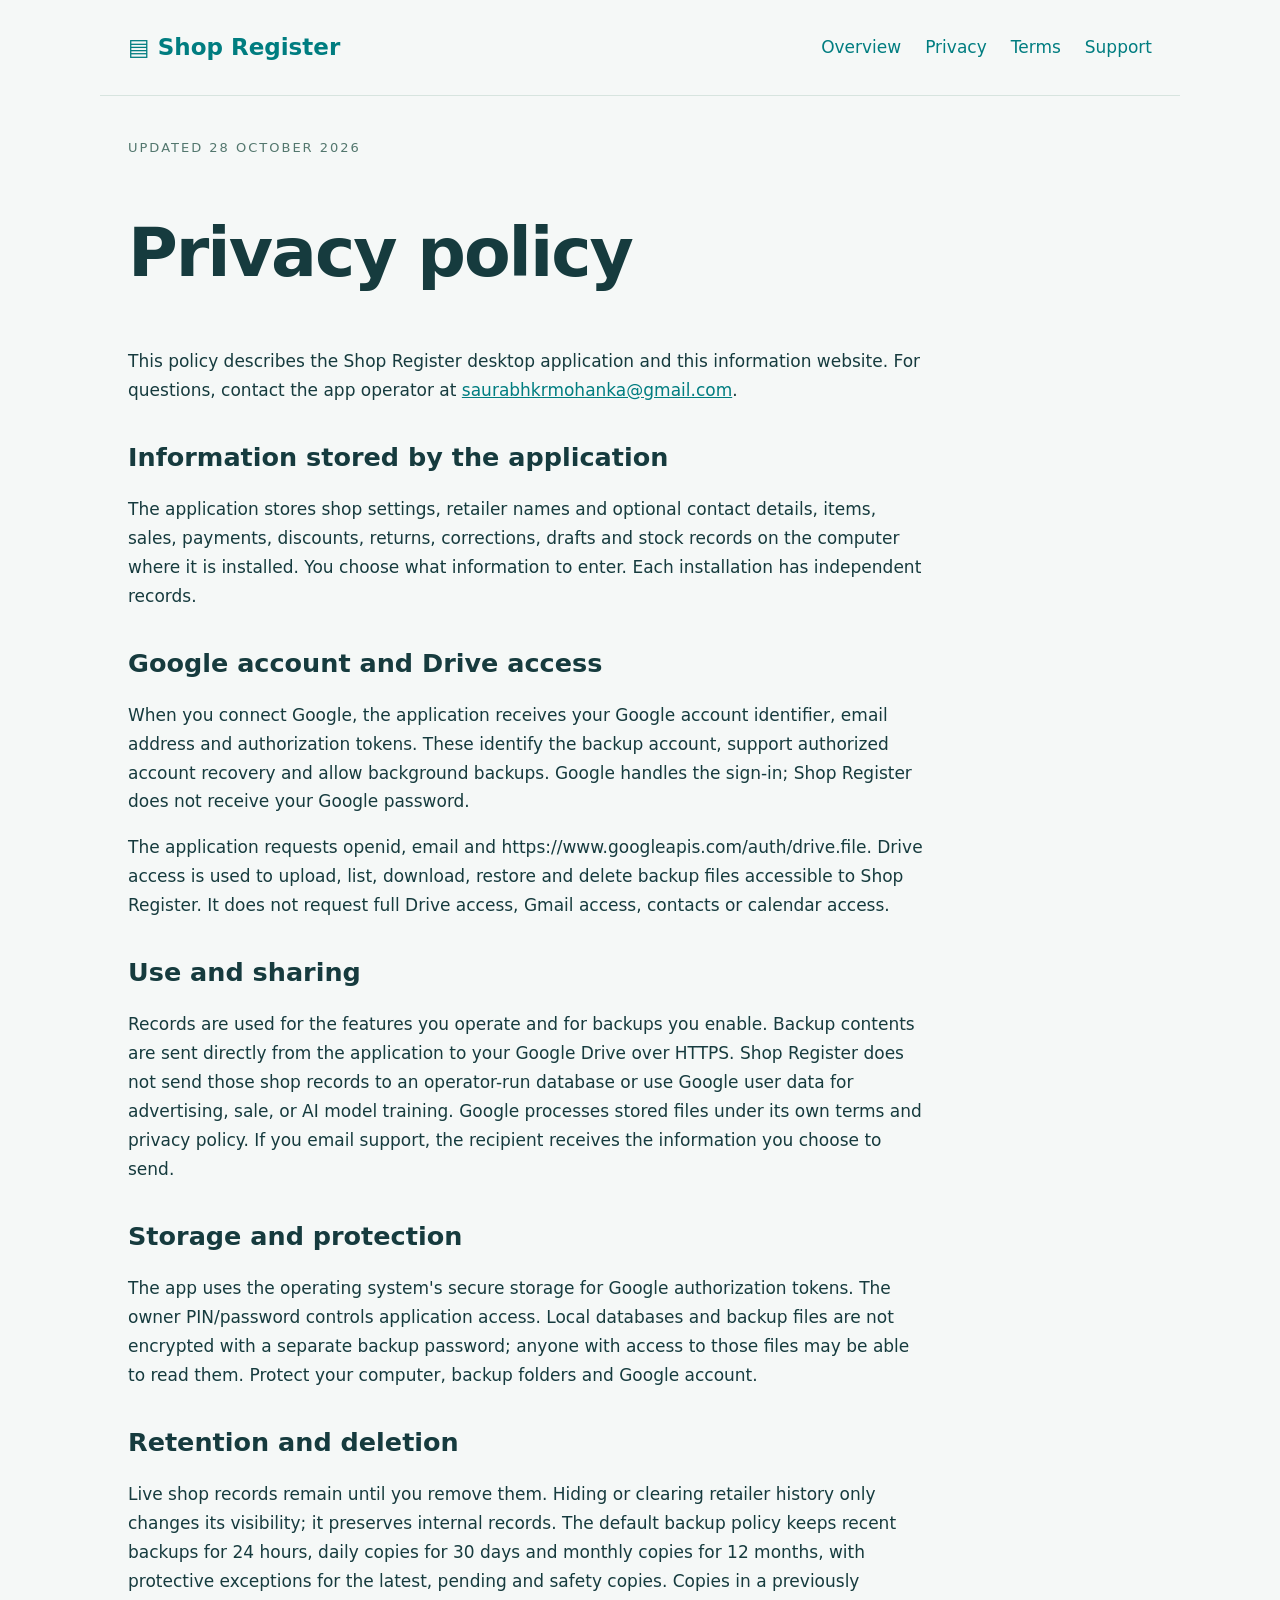
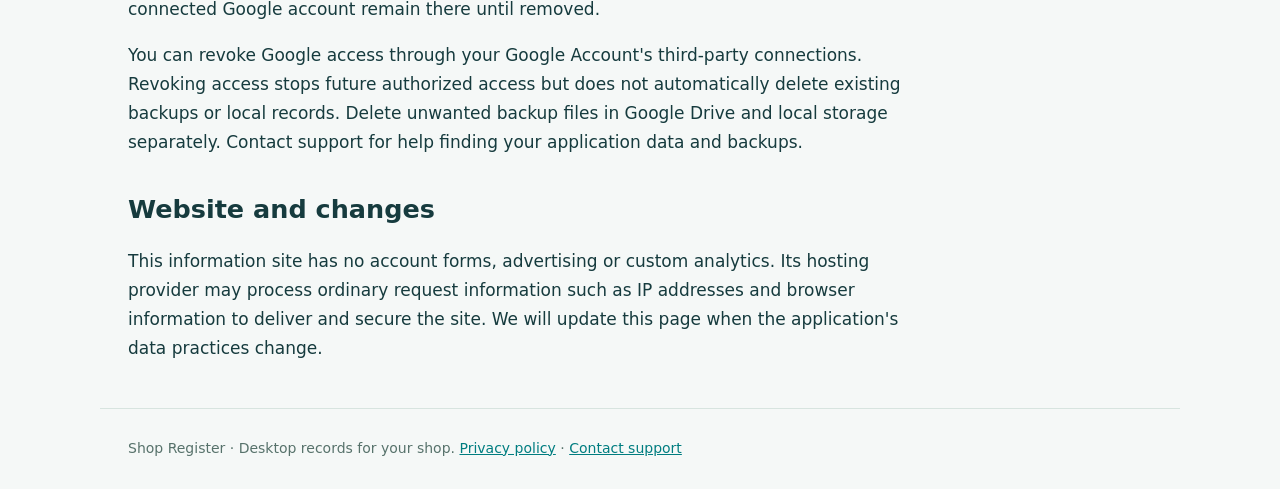
==== privacy.html @ 36fdf0dc "Add files via upload" ====
<!doctype html><html lang="en"><meta charset="utf-8"><meta name="viewport" content="width=device-width, initial-scale=1"><title>Privacy policy | Shop Register</title><meta name="description" content="Shop Register desktop app information, privacy and support."><link rel="stylesheet" href="./style.css"><header><a class="brand" href="./index.html">▤ Shop Register</a><nav aria-label="Main navigation"><a href="./index.html">Overview</a><a href="./privacy.html">Privacy</a><a href="./terms.html">Terms</a><a href="./support.html">Support</a></nav></header><main><article class="policy"><p class="eyebrow">Updated 28 October 2026</p><h1>Privacy policy</h1><p>This policy describes the Shop Register desktop application and this information website. For questions, contact the app operator at <a href="mailto:saurabhkrmohanka@gmail.com">saurabhkrmohanka@gmail.com</a>.</p><h2>Information stored by the application</h2><p>The application stores shop settings, retailer names and optional contact details, items, sales, payments, discounts, returns, corrections, drafts and stock records on the computer where it is installed. You choose what information to enter. Each installation has independent records.</p><h2>Google account and Drive access</h2><p>When you connect Google, the application receives your Google account identifier, email address and authorization tokens. These identify the backup account, support authorized account recovery and allow background backups. Google handles the sign-in; Shop Register does not receive your Google password.</p><p>The application requests openid, email and https://www.googleapis.com/auth/drive.file. Drive access is used to upload, list, download, restore and delete backup files accessible to Shop Register. It does not request full Drive access, Gmail access, contacts or calendar access.</p><h2>Use and sharing</h2><p>Records are used for the features you operate and for backups you enable. Backup contents are sent directly from the application to your Google Drive over HTTPS. Shop Register does not send those shop records to an operator-run database or use Google user data for advertising, sale, or AI model training. Google processes stored files under its own terms and privacy policy. If you email support, the recipient receives the information you choose to send.</p><h2>Storage and protection</h2><p>The app uses the operating system's secure storage for Google authorization tokens. The owner PIN/password controls application access. Local databases and backup files are not encrypted with a separate backup password; anyone with access to those files may be able to read them. Protect your computer, backup folders and Google account.</p><h2>Retention and deletion</h2><p>Live shop records remain until you remove them. Hiding or clearing retailer history only changes its visibility; it preserves internal records. The default backup policy keeps recent backups for 24 hours, daily copies for 30 days and monthly copies for 12 months, with protective exceptions for the latest, pending and safety copies. Copies in a previously connected Google account remain there until removed.</p><p>You can revoke Google access through your Google Account's third-party connections. Revoking access stops future authorized access but does not automatically delete existing backups or local records. Delete unwanted backup files in Google Drive and local storage separately. Contact support for help finding your application data and backups.</p><h2>Website and changes</h2><p>This information site has no account forms, advertising or custom analytics. Its hosting provider may process ordinary request information such as IP addresses and browser information to deliver and secure the site. We will update this page when the application's data practices change.</p></article></main><footer>Shop Register · Desktop records for your shop. <a href="./privacy.html">Privacy policy</a> · <a href="./support.html">Contact support</a></footer></html>
---- style.css ----
*{box-sizing:border-box}body{margin:0;background:#f5f8f7;color:#163b3e;font:17px/1.7 system-ui,sans-serif}a{color:#007d80}header,main,footer{max-width:1080px;margin:auto;padding:28px}header{display:flex;justify-content:space-between;gap:24px;align-items:center;border-bottom:1px solid #d7e4df}nav{display:flex;gap:24px;flex-wrap:wrap}header a{text-decoration:none}.brand{font-size:23px;font-weight:750}.hero{padding:60px 0}h1{font-size:clamp(38px,6vw,68px);line-height:1.1;letter-spacing:-2px;max-width:800px}h2{line-height:1.3;margin-top:36px}.eyebrow{font-size:13px;letter-spacing:2px;text-transform:uppercase;color:#53776e}.lead{font-size:22px;max-width:720px;color:#476264}.button{display:inline-block;background:#007f80;color:white;padding:13px 23px;border-radius:8px;text-decoration:none}.grid{display:grid;grid-template-columns:1fr 1fr;gap:22px}.card{background:white;border:1px solid #dce8e4;border-radius:14px;padding:28px}.card h2{margin-top:0}.policy{max-width:800px}footer{border-top:1px solid #d7e4df;font-size:14px;color:#57726b}li{margin:10px 0}@media(max-width:640px){header{align-items:flex-start;flex-direction:column}.grid{grid-template-columns:1fr}main{padding:20px}nav{gap:16px}}
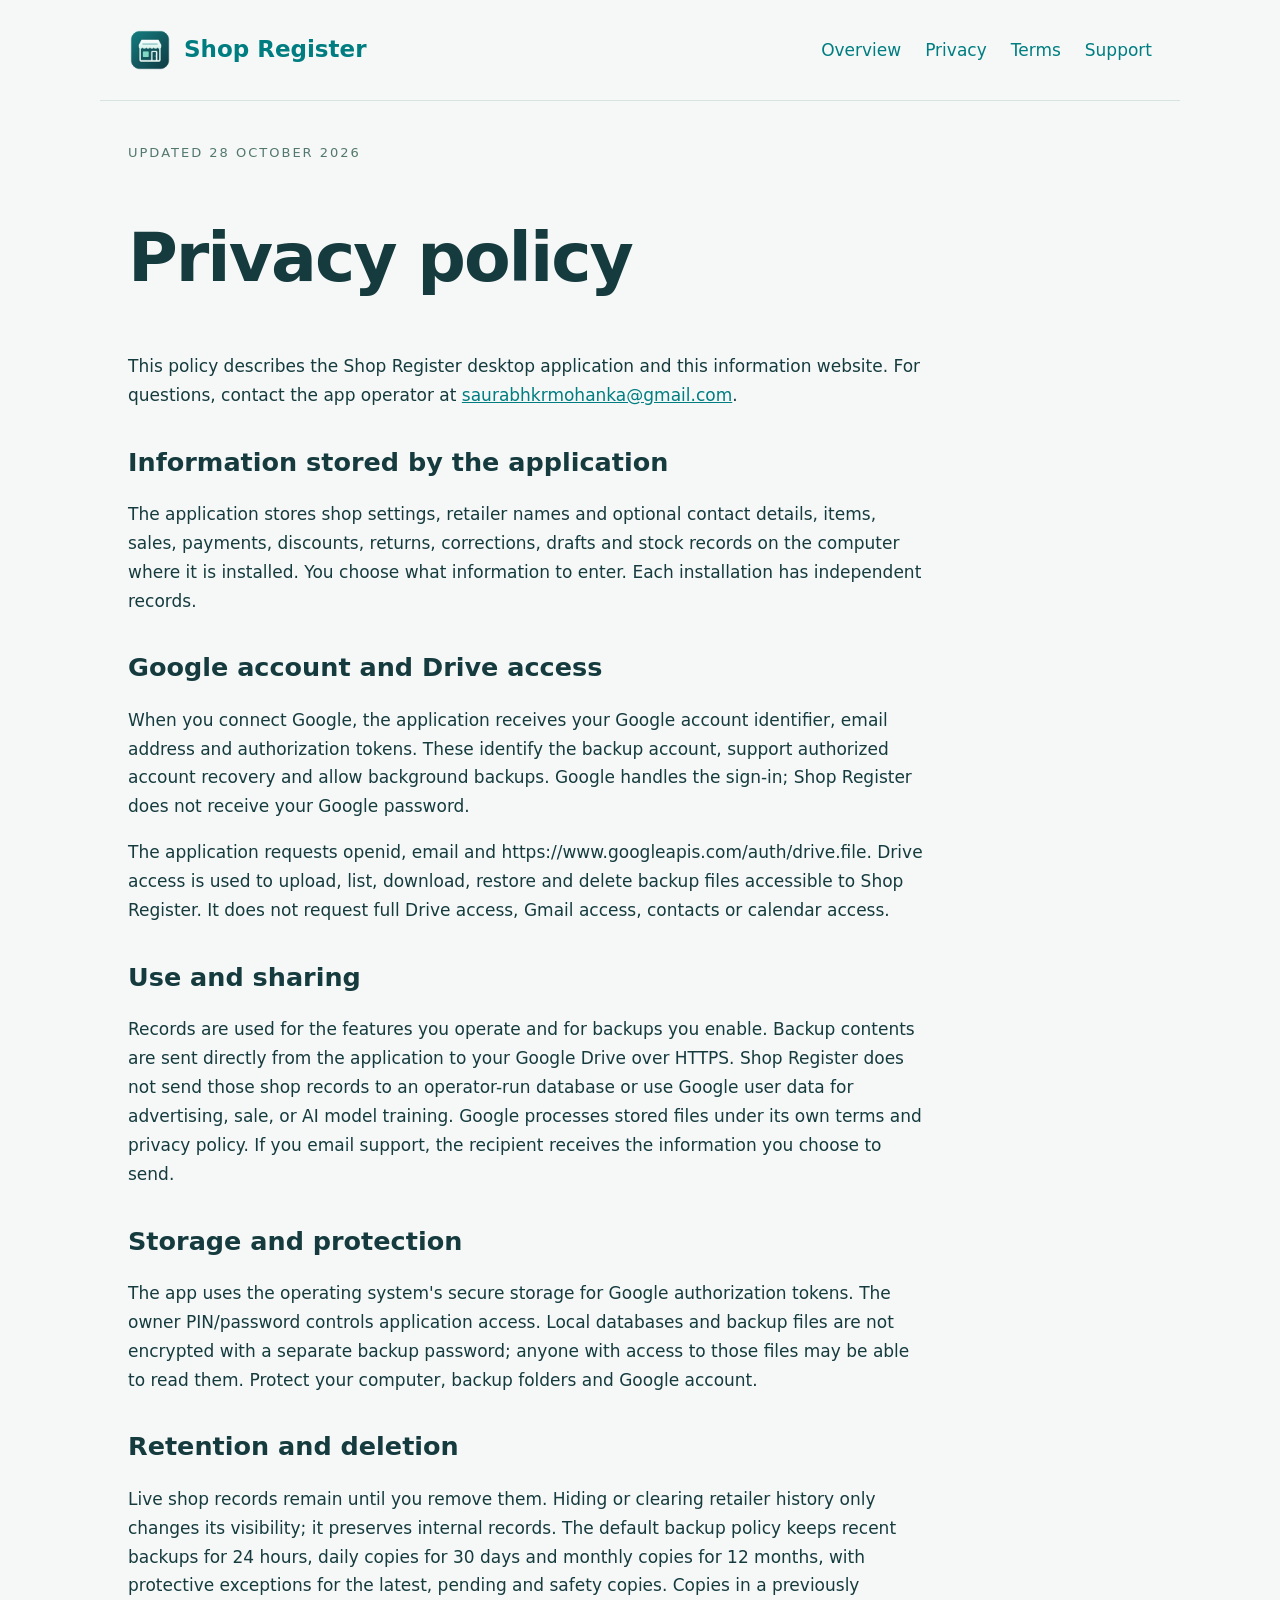
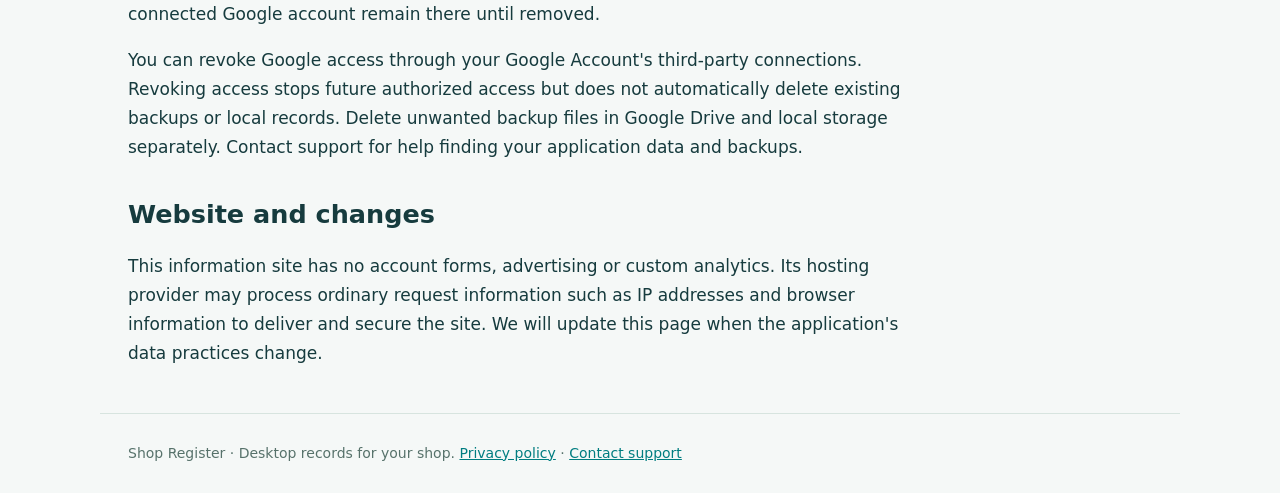
==== commit b21f6e8d: "Add files via upload" ====
--- a/privacy.html
+++ b/privacy.html
@@ -1 +1 @@
-<!doctype html><html lang="en"><meta charset="utf-8"><meta name="viewport" content="width=device-width, initial-scale=1"><title>Privacy policy | Shop Register</title><meta name="description" content="Shop Register desktop app information, privacy and support."><link rel="stylesheet" href="./style.css"><header><a class="brand" href="./index.html">▤ Shop Register</a><nav aria-label="Main navigation"><a href="./index.html">Overview</a><a href="./privacy.html">Privacy</a><a href="./terms.html">Terms</a><a href="./support.html">Support</a></nav></header><main><article class="policy"><p class="eyebrow">Updated 28 October 2026</p><h1>Privacy policy</h1><p>This policy describes the Shop Register desktop application and this information website. For questions, contact the app operator at <a href="mailto:saurabhkrmohanka@gmail.com">saurabhkrmohanka@gmail.com</a>.</p><h2>Information stored by the application</h2><p>The application stores shop settings, retailer names and optional contact details, items, sales, payments, discounts, returns, corrections, drafts and stock records on the computer where it is installed. You choose what information to enter. Each installation has independent records.</p><h2>Google account and Drive access</h2><p>When you connect Google, the application receives your Google account identifier, email address and authorization tokens. These identify the backup account, support authorized account recovery and allow background backups. Google handles the sign-in; Shop Register does not receive your Google password.</p><p>The application requests openid, email and https://www.googleapis.com/auth/drive.file. Drive access is used to upload, list, download, restore and delete backup files accessible to Shop Register. It does not request full Drive access, Gmail access, contacts or calendar access.</p><h2>Use and sharing</h2><p>Records are used for the features you operate and for backups you enable. Backup contents are sent directly from the application to your Google Drive over HTTPS. Shop Register does not send those shop records to an operator-run database or use Google user data for advertising, sale, or AI model training. Google processes stored files under its own terms and privacy policy. If you email support, the recipient receives the information you choose to send.</p><h2>Storage and protection</h2><p>The app uses the operating system's secure storage for Google authorization tokens. The owner PIN/password controls application access. Local databases and backup files are not encrypted with a separate backup password; anyone with access to those files may be able to read them. Protect your computer, backup folders and Google account.</p><h2>Retention and deletion</h2><p>Live shop records remain until you remove them. Hiding or clearing retailer history only changes its visibility; it preserves internal records. The default backup policy keeps recent backups for 24 hours, daily copies for 30 days and monthly copies for 12 months, with protective exceptions for the latest, pending and safety copies. Copies in a previously connected Google account remain there until removed.</p><p>You can revoke Google access through your Google Account's third-party connections. Revoking access stops future authorized access but does not automatically delete existing backups or local records. Delete unwanted backup files in Google Drive and local storage separately. Contact support for help finding your application data and backups.</p><h2>Website and changes</h2><p>This information site has no account forms, advertising or custom analytics. Its hosting provider may process ordinary request information such as IP addresses and browser information to deliver and secure the site. We will update this page when the application's data practices change.</p></article></main><footer>Shop Register · Desktop records for your shop. <a href="./privacy.html">Privacy policy</a> · <a href="./support.html">Contact support</a></footer></html>+<!doctype html><html lang="en"><meta charset="utf-8"><meta name="viewport" content="width=device-width, initial-scale=1"><title>Privacy policy | Shop Register</title><meta name="description" content="Shop Register desktop app information, privacy and support."><link rel="icon" type="image/png" href="./logo.png"><link rel="stylesheet" href="./style.css"><header><a class="brand" href="./index.html"><img src="./logo.png" alt="" width="44" height="44"> <span>Shop Register</span></a><nav aria-label="Main navigation"><a href="./index.html">Overview</a><a href="./privacy.html">Privacy</a><a href="./terms.html">Terms</a><a href="./support.html">Support</a></nav></header><main><article class="policy"><p class="eyebrow">Updated 28 October 2026</p><h1>Privacy policy</h1><p>This policy describes the Shop Register desktop application and this information website. For questions, contact the app operator at <a href="mailto:saurabhkrmohanka@gmail.com">saurabhkrmohanka@gmail.com</a>.</p><h2>Information stored by the application</h2><p>The application stores shop settings, retailer names and optional contact details, items, sales, payments, discounts, returns, corrections, drafts and stock records on the computer where it is installed. You choose what information to enter. Each installation has independent records.</p><h2>Google account and Drive access</h2><p>When you connect Google, the application receives your Google account identifier, email address and authorization tokens. These identify the backup account, support authorized account recovery and allow background backups. Google handles the sign-in; Shop Register does not receive your Google password.</p><p>The application requests openid, email and https://www.googleapis.com/auth/drive.file. Drive access is used to upload, list, download, restore and delete backup files accessible to Shop Register. It does not request full Drive access, Gmail access, contacts or calendar access.</p><h2>Use and sharing</h2><p>Records are used for the features you operate and for backups you enable. Backup contents are sent directly from the application to your Google Drive over HTTPS. Shop Register does not send those shop records to an operator-run database or use Google user data for advertising, sale, or AI model training. Google processes stored files under its own terms and privacy policy. If you email support, the recipient receives the information you choose to send.</p><h2>Storage and protection</h2><p>The app uses the operating system's secure storage for Google authorization tokens. The owner PIN/password controls application access. Local databases and backup files are not encrypted with a separate backup password; anyone with access to those files may be able to read them. Protect your computer, backup folders and Google account.</p><h2>Retention and deletion</h2><p>Live shop records remain until you remove them. Hiding or clearing retailer history only changes its visibility; it preserves internal records. The default backup policy keeps recent backups for 24 hours, daily copies for 30 days and monthly copies for 12 months, with protective exceptions for the latest, pending and safety copies. Copies in a previously connected Google account remain there until removed.</p><p>You can revoke Google access through your Google Account's third-party connections. Revoking access stops future authorized access but does not automatically delete existing backups or local records. Delete unwanted backup files in Google Drive and local storage separately. Contact support for help finding your application data and backups.</p><h2>Website and changes</h2><p>This information site has no account forms, advertising or custom analytics. Its hosting provider may process ordinary request information such as IP addresses and browser information to deliver and secure the site. We will update this page when the application's data practices change.</p></article></main><footer>Shop Register · Desktop records for your shop. <a href="./privacy.html">Privacy policy</a> · <a href="./support.html">Contact support</a></footer></html>
--- a/style.css
+++ b/style.css
@@ -1 +1,2 @@
-*{box-sizing:border-box}body{margin:0;background:#f5f8f7;color:#163b3e;font:17px/1.7 system-ui,sans-serif}a{color:#007d80}header,main,footer{max-width:1080px;margin:auto;padding:28px}header{display:flex;justify-content:space-between;gap:24px;align-items:center;border-bottom:1px solid #d7e4df}nav{display:flex;gap:24px;flex-wrap:wrap}header a{text-decoration:none}.brand{font-size:23px;font-weight:750}.hero{padding:60px 0}h1{font-size:clamp(38px,6vw,68px);line-height:1.1;letter-spacing:-2px;max-width:800px}h2{line-height:1.3;margin-top:36px}.eyebrow{font-size:13px;letter-spacing:2px;text-transform:uppercase;color:#53776e}.lead{font-size:22px;max-width:720px;color:#476264}.button{display:inline-block;background:#007f80;color:white;padding:13px 23px;border-radius:8px;text-decoration:none}.grid{display:grid;grid-template-columns:1fr 1fr;gap:22px}.card{background:white;border:1px solid #dce8e4;border-radius:14px;padding:28px}.card h2{margin-top:0}.policy{max-width:800px}footer{border-top:1px solid #d7e4df;font-size:14px;color:#57726b}li{margin:10px 0}@media(max-width:640px){header{align-items:flex-start;flex-direction:column}.grid{grid-template-columns:1fr}main{padding:20px}nav{gap:16px}}+*{box-sizing:border-box}body{margin:0;background:#f5f8f7;color:#163b3e;font:17px/1.7 system-ui,sans-serif}a{color:#007d80}header,main,footer{max-width:1080px;margin:auto;padding:28px}header{display:flex;justify-content:space-between;gap:24px;align-items:center;border-bottom:1px solid #d7e4df}nav{display:flex;gap:24px;flex-wrap:wrap}header a{text-decoration:none}.brand{font-size:23px;font-weight:750}.hero{padding:60px 0}h1{font-size:clamp(38px,6vw,68px);line-height:1.1;letter-spacing:-2px;max-width:800px}h2{line-height:1.3;margin-top:36px}.eyebrow{font-size:13px;letter-spacing:2px;text-transform:uppercase;color:#53776e}.lead{font-size:22px;max-width:720px;color:#476264}.button{display:inline-block;background:#007f80;color:white;padding:13px 23px;border-radius:8px;text-decoration:none}.grid{display:grid;grid-template-columns:1fr 1fr;gap:22px}.card{background:white;border:1px solid #dce8e4;border-radius:14px;padding:28px}.card h2{margin-top:0}.policy{max-width:800px}footer{border-top:1px solid #d7e4df;font-size:14px;color:#57726b}li{margin:10px 0}@media(max-width:640px){header{align-items:flex-start;flex-direction:column}.grid{grid-template-columns:1fr}main{padding:20px}nav{gap:16px}}
+.brand{display:inline-flex;align-items:center;gap:12px;white-space:nowrap}.brand img{display:block;width:44px;height:44px;flex-shrink:0}
